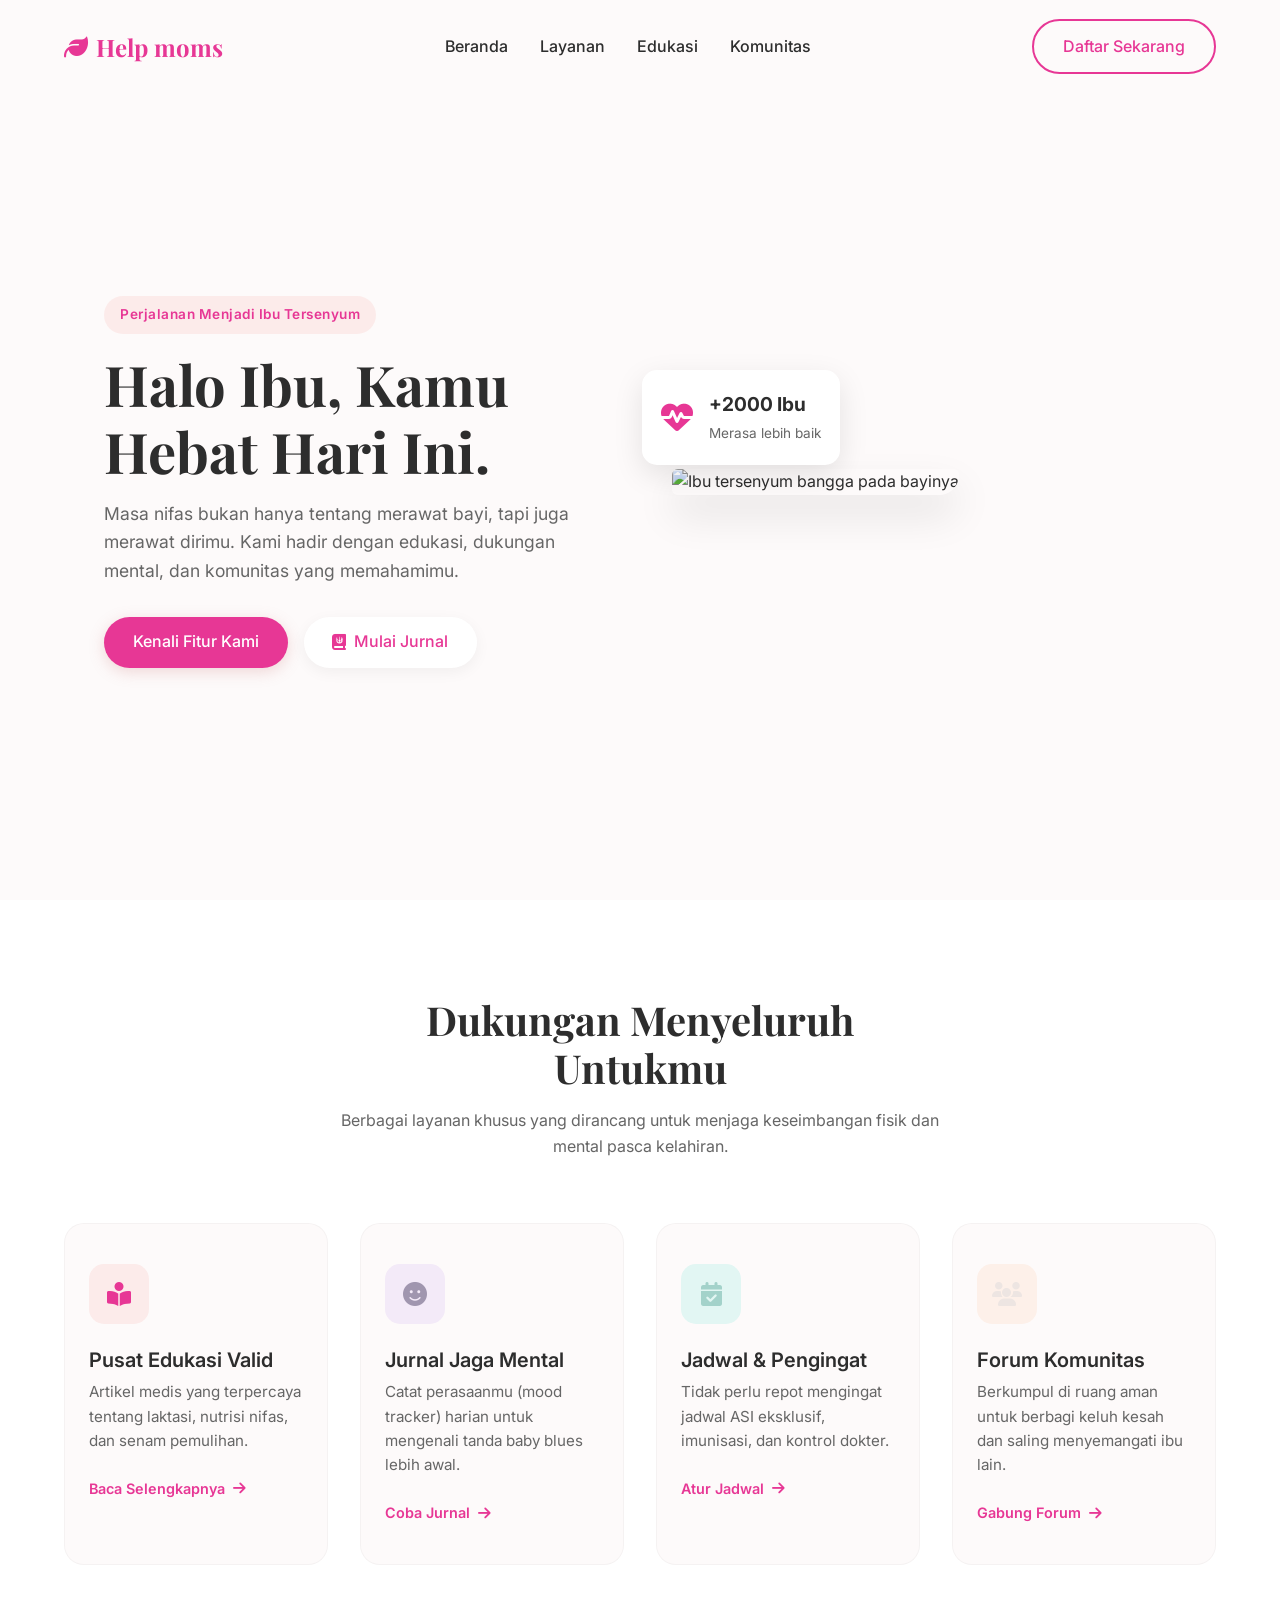
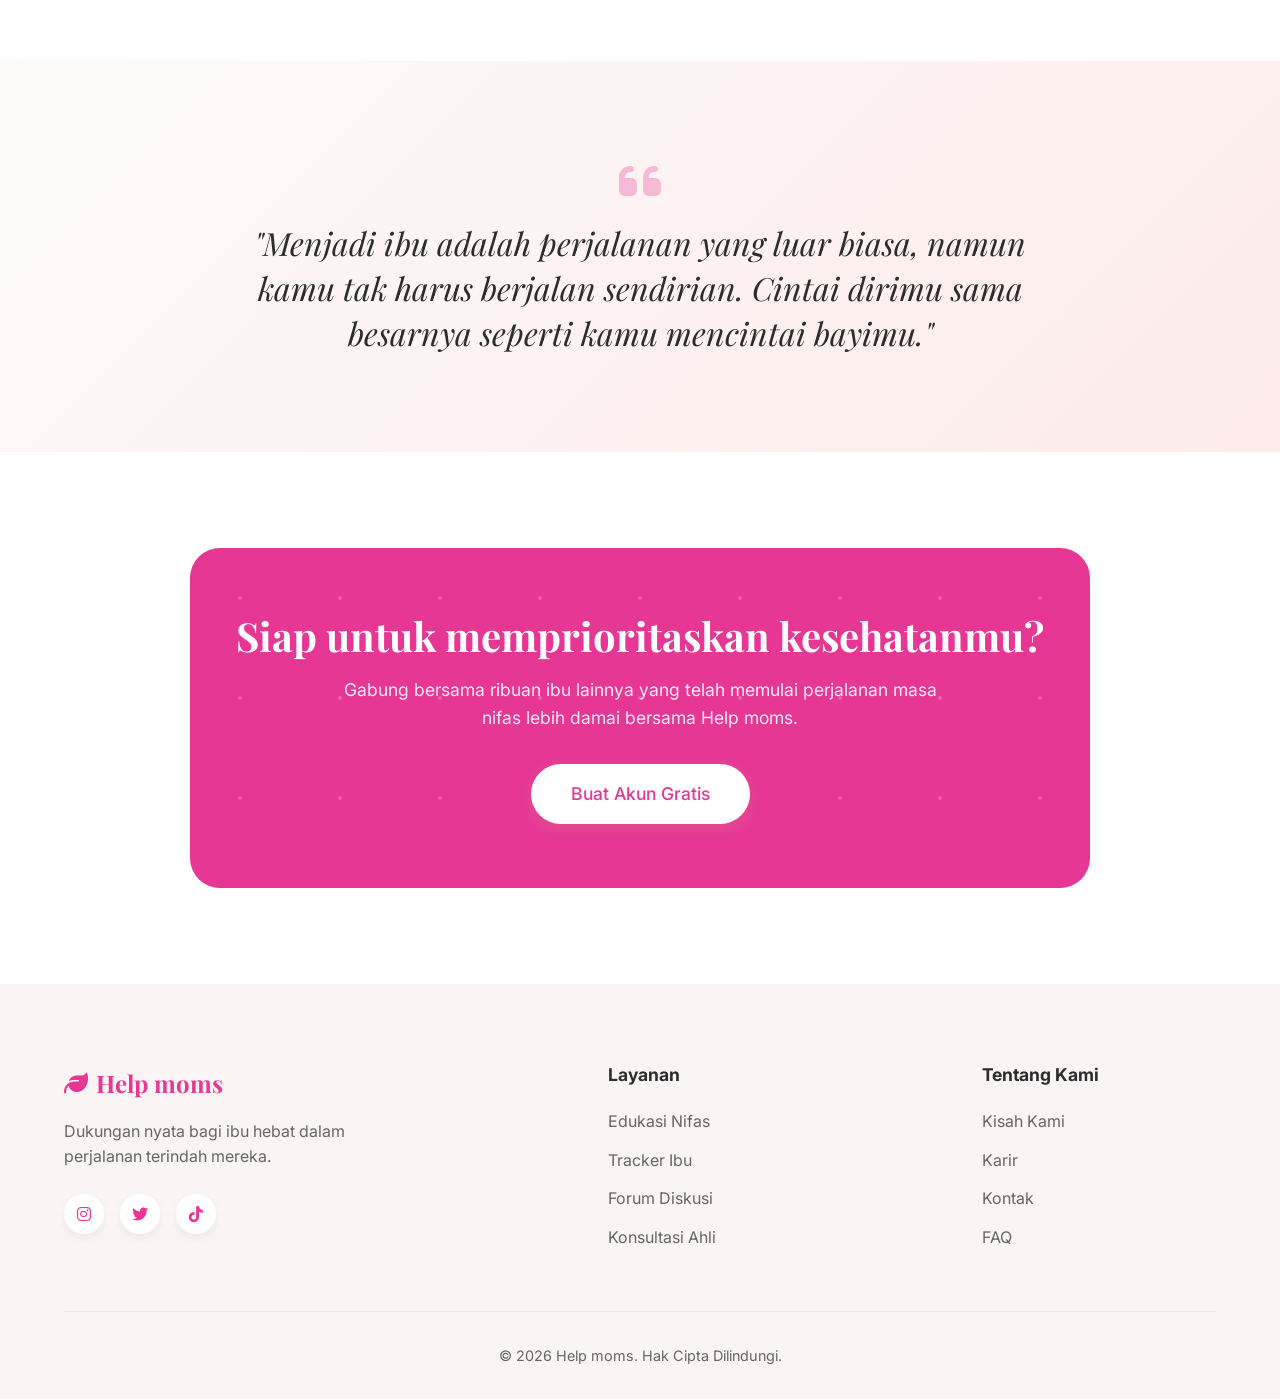
==== index.html @ d8899d0e "first commit" ====
<!DOCTYPE html>
<html lang="id">

<head>
    <meta charset="UTF-8">
    <meta name="viewport" content="width=device-width, initial-scale=1.0">
    <title>Help moms - Pendamping Pasca Melahirkan</title>
    <meta name="description"
        content="Help moms adalah platform yang didedikasikan untuk mendukung kesejahteraan fisik dan mental ibu di masa pasca melahirkan (nifas).">

    <!-- Google Fonts -->
    <link rel="preconnect" href="https://fonts.googleapis.com">
    <link rel="preconnect" href="https://fonts.gstatic.com" crossorigin>
    <link
        href="https://fonts.googleapis.com/css2?family=Inter:wght@300;400;500;600&family=Playfair+Display:ital,wght@0,500;0,700;1,500&display=swap"
        rel="stylesheet">

    <!-- Font Awesome -->
    <link rel="stylesheet" href="https://cdnjs.cloudflare.com/ajax/libs/font-awesome/6.4.0/css/all.min.css">

    <!-- Custom CSS -->
    <link rel="stylesheet" href="style.css">
</head>

<body>
    <!-- Navbar -->
    <nav class="navbar" id="navbar">
        <div class="nav-container">
            <a href="#" class="logo">
                <i class="fa-solid fa-leaf"></i> Help moms
            </a>
            <ul class="nav-links">
                <li><a href="#beranda">Beranda</a></li>
                <li><a href="#fitur">Layanan</a></li>
                <li><a href="#edukasi">Edukasi</a></li>
                <li><a href="#komunitas">Komunitas</a></li>
            </ul>
            <a href="#daftar" class="btn btn-outline">Daftar Sekarang</a>

            <button class="mobile-menu-btn" aria-label="Menu">
                <i class="fa-solid fa-bars"></i>
            </button>
        </div>
    </nav>

    <!-- Hero Section -->
    <header class="hero" id="beranda">
        <div class="hero-content fade-in-up">
            <div class="badge">Perjalanan Menjadi Ibu Tersenyum</div>
            <h1>Halo Ibu, Kamu Hebat Hari Ini.</h1>
            <p>Masa nifas bukan hanya tentang merawat bayi, tapi juga merawat dirimu. Kami hadir dengan edukasi,
                dukungan mental, dan komunitas yang memahamimu.</p>
            <div class="hero-buttons">
                <a href="#fitur" class="btn btn-primary">Kenali Fitur Kami</a>
                <a href="mood-tracker.html" class="btn btn-secondary"><i class="fa-solid fa-book-journal-whills"></i>
                    Mulai
                    Jurnal</a>
            </div>
        </div>
        <div class="hero-image fade-in-up delay-1">
            <img src="https://images.unsplash.com/photo-1555252834-52e46b0aeb87?ixlib=rb-4.0.3&auto=format&fit=crop&w=800&q=80"
                alt="Ibu tersenyum bangga pada bayinya">
            <div class="floating-card highlight-card">
                <i class="fa-solid fa-heart-pulse"></i>
                <div class="floating-text">
                    <strong>+2000 Ibu</strong>
                    <span>Merasa lebih baik</span>
                </div>
            </div>
        </div>
    </header>

    <!-- Features Section -->
    <section class="features" id="fitur">
        <div class="section-header fade-in">
            <h2>Dukungan Menyeluruh Untukmu</h2>
            <p>Berbagai layanan khusus yang dirancang untuk menjaga keseimbangan fisik dan mental pasca kelahiran.</p>
        </div>

        <div class="features-grid">
            <!-- Feature 1 -->
            <div class="feature-card fade-in">
                <div class="feature-icon pink-bg">
                    <i class="fa-solid fa-book-open-reader"></i>
                </div>
                <h3>Pusat Edukasi Valid</h3>
                <p>Artikel medis yang terpercaya tentang laktasi, nutrisi nifas, dan senam pemulihan.</p>
                <a href="#" class="feature-link">Baca Selengkapnya <i class="fa-solid fa-arrow-right"></i></a>
            </div>

            <!-- Feature 2 -->
            <div class="feature-card fade-in delay-1">
                <div class="feature-icon purple-bg">
                    <i class="fa-solid fa-face-smile"></i>
                </div>
                <h3>Jurnal Jaga Mental</h3>
                <p>Catat perasaanmu (mood tracker) harian untuk mengenali tanda baby blues lebih awal.</p>
                <a href="mood-tracker.html" class="feature-link">Coba Jurnal <i class="fa-solid fa-arrow-right"></i></a>
            </div>

            <!-- Feature 3 -->
            <div class="feature-card fade-in delay-2">
                <div class="feature-icon mint-bg">
                    <i class="fa-solid fa-calendar-check"></i>
                </div>
                <h3>Jadwal & Pengingat</h3>
                <p>Tidak perlu repot mengingat jadwal ASI eksklusif, imunisasi, dan kontrol dokter.</p>
                <a href="#" class="feature-link">Atur Jadwal <i class="fa-solid fa-arrow-right"></i></a>
            </div>

            <!-- Feature 4 -->
            <div class="feature-card fade-in delay-3">
                <div class="feature-icon peach-bg">
                    <i class="fa-solid fa-users"></i>
                </div>
                <h3>Forum Komunitas</h3>
                <p>Berkumpul di ruang aman untuk berbagi keluh kesah dan saling menyemangati ibu lain.</p>
                <a href="#" class="feature-link">Gabung Forum <i class="fa-solid fa-arrow-right"></i></a>
            </div>
        </div>
    </section>

    <!-- Quote Section -->
    <section class="quote-section fade-in">
        <div class="quote-container">
            <i class="fa-solid fa-quote-left quote-icon"></i>
            <blockquote>
                "Menjadi ibu adalah perjalanan yang luar biasa, namun kamu tak harus berjalan sendirian. Cintai dirimu
                sama besarnya seperti kamu mencintai bayimu."
            </blockquote>
        </div>
    </section>

    <!-- Call to Action -->
    <section class="cta-section">
        <div class="cta-box fade-in">
            <h2>Siap untuk memprioritaskan kesehatanmu?</h2>
            <p>Gabung bersama ribuan ibu lainnya yang telah memulai perjalanan masa nifas lebih damai bersama Help moms.
            </p>
            <a href="#daftar" class="btn btn-primary btn-large">Buat Akun Gratis</a>
        </div>
    </section>

    <!-- Footer -->
    <footer>
        <div class="footer-container">
            <div class="footer-brand">
                <a href="#" class="logo">
                    <i class="fa-solid fa-leaf"></i> Help moms
                </a>
                <p>Dukungan nyata bagi ibu hebat dalam perjalanan terindah mereka.</p>
                <div class="social-links">
                    <a href="#"><i class="fa-brands fa-instagram"></i></a>
                    <a href="#"><i class="fa-brands fa-twitter"></i></a>
                    <a href="#"><i class="fa-brands fa-tiktok"></i></a>
                </div>
            </div>
            <div class="footer-links">
                <div class="link-group">
                    <h4>Layanan</h4>
                    <ul>
                        <li><a href="#">Edukasi Nifas</a></li>
                        <li><a href="#">Tracker Ibu</a></li>
                        <li><a href="#">Forum Diskusi</a></li>
                        <li><a href="#">Konsultasi Ahli</a></li>
                    </ul>
                </div>
                <div class="link-group">
                    <h4>Tentang Kami</h4>
                    <ul>
                        <li><a href="#">Kisah Kami</a></li>
                        <li><a href="#">Karir</a></li>
                        <li><a href="#">Kontak</a></li>
                        <li><a href="#">FAQ</a></li>
                    </ul>
                </div>
            </div>
        </div>
        <div class="footer-bottom">
            <p>&copy; 2026 Help moms. Hak Cipta Dilindungi.</p>
        </div>
    </footer>

    <!-- Script -->
    <script src="script.js"></script>
</body>

</html>
---- style.css ----
/* ===== CSS Reset & Variables ===== */
:root {
    /* Color Palette - Soft Pastel Vibe */
    --primary: #e73795;
    /* Soft Terracotta / Rose */
    --primary-light: #FCEBEA;
    /* Light Rose background */
    --secondary: #A096AF;
    /* Soft Lavender / Mauve */
    --accent-peach: #ede5e2;
    /* Peach */
    --accent-mint: #A3D2CA;
    /* Soft Mint */

    /* Neutral Colors */
    --dark-text: #2D2D2D;
    --gray-text: #666666;
    --light-bg: #FDFAFA;
    /* Very soft warm white */
    --white: #FFFFFF;

    /* Typography */
    --font-sans: 'Inter', sans-serif;
    --font-serif: 'Playfair Display', serif;

    /* Layout */
    --max-width: 1200px;
    --transition: 0.3s ease-in-out;
}

* {
    margin: 0;
    padding: 0;
    box-sizing: border-box;
}

html {
    scroll-behavior: smooth;
    font-size: 16px;
}

body {
    font-family: var(--font-sans);
    color: var(--dark-text);
    background-color: var(--light-bg);
    line-height: 1.6;
    overflow-x: hidden;
}

/* ===== Typography & Utilities ===== */
h1,
h2,
h3,
h4 {
    color: var(--dark-text);
    line-height: 1.2;
}

h1 {
    font-family: var(--font-serif);
    font-size: 3.5rem;
    font-weight: 700;
    margin-bottom: 1rem;
}

h2 {
    font-family: var(--font-serif);
    font-size: 2.5rem;
    margin-bottom: 1rem;
}

h3 {
    font-size: 1.25rem;
    font-weight: 600;
    margin-bottom: 0.5rem;
}

a {
    text-decoration: none;
    color: var(--dark-text);
    transition: var(--transition);
}

ul {
    list-style: none;
}

.badge {
    display: inline-block;
    padding: 0.5rem 1rem;
    background-color: var(--primary-light);
    color: var(--primary);
    border-radius: 20px;
    font-size: 0.85rem;
    font-weight: 600;
    margin-bottom: 1rem;
    letter-spacing: 0.5px;
}

/* ===== Buttons ===== */
.btn {
    display: inline-flex;
    align-items: center;
    justify-content: center;
    padding: 0.8rem 1.8rem;
    border-radius: 30px;
    font-weight: 500;
    cursor: pointer;
    transition: all 0.3s ease;
    border: none;
    gap: 0.5rem;
}

.btn-primary {
    background-color: var(--primary);
    color: var(--white);
    box-shadow: 0 4px 15px rgba(209, 137, 137, 0.3);
}

.btn-primary:hover {
    background-color: #be7575;
    transform: translateY(-4px) scale(1.02);
    box-shadow: 0 8px 25px rgba(209, 137, 137, 0.5);
    color: white;
}

.btn-secondary {
    background-color: var(--white);
    color: var(--primary);
    box-shadow: 0 4px 15px rgba(0, 0, 0, 0.05);
}

.btn-secondary:hover {
    background-color: var(--primary-light);
    transform: translateY(-4px) scale(1.02);
    box-shadow: 0 8px 20px rgba(0, 0, 0, 0.08);
}

.btn-outline {
    background-color: transparent;
    border: 2px solid var(--primary);
    color: var(--primary);
}

.btn-outline:hover {
    background-color: var(--primary);
    color: var(--white);
}

.btn-large {
    padding: 1rem 2.5rem;
    font-size: 1.1rem;
}

/* ===== Navbar ===== */
.navbar {
    position: fixed;
    top: 0;
    left: 0;
    width: 100%;
    padding: 1.2rem 5%;
    background-color: rgba(253, 250, 250, 0.9);
    backdrop-filter: blur(10px);
    z-index: 1000;
    transition: var(--transition);
    border-bottom: 1px solid transparent;
}

.navbar.scrolled {
    padding: 0.8rem 5%;
    box-shadow: 0 2px 20px rgba(0, 0, 0, 0.05);
    border-bottom: 1px solid rgba(0, 0, 0, 0.05);
}

.nav-container {
    max-width: var(--max-width);
    margin: 0 auto;
    display: flex;
    justify-content: space-between;
    align-items: center;
}

.logo {
    font-family: var(--font-serif);
    font-size: 1.5rem;
    font-weight: 700;
    color: var(--primary);
    display: flex;
    align-items: center;
    gap: 0.5rem;
}

.nav-links {
    display: flex;
    gap: 2rem;
}

.nav-links a {
    font-weight: 500;
    position: relative;
    padding-bottom: 0.25rem;
}

.nav-links a::after {
    content: '';
    position: absolute;
    bottom: 0;
    left: 0;
    width: 0;
    height: 2px;
    background-color: var(--primary);
    transition: width 0.3s ease;
}

.nav-links a:hover {
    color: var(--primary);
}

.nav-links a:hover::after {
    width: 100%;
}

.mobile-menu-btn {
    display: none;
    font-size: 1.5rem;
    color: var(--dark-text);
    background: none;
    border: none;
    cursor: pointer;
}

/* ===== Hero Section ===== */
.hero {
    min-height: 100vh;
    padding: 8rem 5% 4rem;
    max-width: var(--max-width);
    margin: 0 auto;
    display: flex;
    align-items: center;
    justify-content: space-between;
    gap: 4rem;
}

.hero-content {
    flex: 1;
    max-width: 600px;
}

.hero-content p {
    font-size: 1.1rem;
    color: var(--gray-text);
    margin-bottom: 2rem;
}

.hero-buttons {
    display: flex;
    gap: 1rem;
}

.hero-image {
    flex: 1;
    position: relative;
    border-radius: 20px;
}

.hero-image img {
    width: 100%;
    height: auto;
    border-radius: 30px 30px 100px 30px;
    box-shadow: 0 20px 40px rgba(0, 0, 0, 0.1);
    object-fit: cover;
    max-height: 600px;
}

.floating-card {
    position: absolute;
    bottom: 30px;
    left: -30px;
    background: var(--white);
    padding: 1.2rem;
    border-radius: 15px;
    box-shadow: 0 10px 30px rgba(0, 0, 0, 0.1);
    display: flex;
    align-items: center;
    gap: 1rem;
    animation: float 5s ease-in-out infinite, pulse-glow 3s infinite;
    z-index: 10;
}

.floating-card i {
    font-size: 2rem;
    color: var(--primary);
}

.floating-text strong {
    display: block;
    font-size: 1.2rem;
}

.floating-text span {
    font-size: 0.85rem;
    color: var(--gray-text);
}

@keyframes float {
    0% {
        transform: translateY(0);
    }

    50% {
        transform: translateY(-15px);
    }

    100% {
        transform: translateY(0);
    }
}

@keyframes pulse-glow {
    0% {
        box-shadow: 0 0 0 0 rgba(209, 137, 137, 0.4);
    }

    70% {
        box-shadow: 0 0 0 15px rgba(209, 137, 137, 0);
    }

    100% {
        box-shadow: 0 0 0 0 rgba(209, 137, 137, 0);
    }
}

/* ===== Features Section ===== */
.features {
    padding: 6rem 5%;
    background-color: var(--white);
}

.section-header {
    text-align: center;
    max-width: 600px;
    margin: 0 auto 4rem;
}

.section-header p {
    color: var(--gray-text);
}

.features-grid {
    max-width: var(--max-width);
    margin: 0 auto;
    display: grid;
    grid-template-columns: repeat(auto-fit, minmax(250px, 1fr));
    gap: 2rem;
}

.feature-card {
    background: var(--light-bg);
    padding: 2.5rem 1.5rem;
    border-radius: 20px;
    transition: all 0.3s ease;
    border: 1px solid rgba(0, 0, 0, 0.03);
    position: relative;
    overflow: hidden;
}

.feature-card::before {
    content: '';
    position: absolute;
    top: 0;
    left: 0;
    width: 100%;
    height: 4px;
    background: var(--primary);
    transform: scaleX(0);
    transform-origin: left;
    transition: transform 0.4s ease;
}

.feature-card:hover {
    transform: translateY(-12px);
    box-shadow: 0 20px 40px rgba(0, 0, 0, 0.08);
    background: var(--white);
    z-index: 2;
}

.feature-card:hover::before {
    transform: scaleX(1);
}

.feature-card:hover .feature-icon {
    transform: scale(1.1) rotate(5deg);
    transition: transform 0.3s ease;
}

.feature-icon {
    width: 60px;
    height: 60px;
    border-radius: 15px;
    display: flex;
    align-items: center;
    justify-content: center;
    font-size: 1.5rem;
    margin-bottom: 1.5rem;
}

.pink-bg {
    background-color: var(--primary-light);
    color: var(--primary);
}

.purple-bg {
    background-color: #F3EAF8;
    color: var(--secondary);
}

.mint-bg {
    background-color: #E2F6F3;
    color: var(--accent-mint);
}

.peach-bg {
    background-color: #FDF0E9;
    color: var(--accent-peach);
}

.feature-card p {
    color: var(--gray-text);
    font-size: 0.95rem;
    margin-bottom: 1.5rem;
}

.feature-link {
    font-weight: 600;
    font-size: 0.9rem;
    color: var(--primary);
    display: flex;
    align-items: center;
    gap: 0.5rem;
}

.feature-link:hover {
    gap: 0.8rem;
}

/* ===== Quote Section ===== */
.quote-section {
    padding: 6rem 5%;
    background-image: linear-gradient(135deg, var(--light-bg), var(--primary-light));
    text-align: center;
}

.quote-container {
    max-width: 800px;
    margin: 0 auto;
}

.quote-icon {
    font-size: 3rem;
    color: var(--primary);
    opacity: 0.3;
    margin-bottom: 1rem;
}

blockquote {
    font-family: var(--font-serif);
    font-size: 2rem;
    font-style: italic;
    color: var(--dark-text);
    line-height: 1.4;
}

/* ===== CTA Section ===== */
.cta-section {
    padding: 6rem 5%;
    background-color: var(--white);
}

.cta-box {
    max-width: 900px;
    margin: 0 auto;
    background-color: var(--primary);
    border-radius: 30px;
    padding: 4rem 2rem;
    text-align: center;
    color: var(--white);
    background-image: url('data:image/svg+xml;utf8,<svg width="100%" height="100%" xmlns="http://www.w3.org/2000/svg"><defs><pattern id="circles" width="100" height="100" patternUnits="userSpaceOnUse"><circle cx="50" cy="50" r="2" fill="rgba(255,255,255,0.2)"/></pattern></defs><rect width="100%" height="100%" fill="url(%23circles)"/></svg>');
}

.cta-box h2 {
    color: var(--white);
    margin-bottom: 1rem;
}

.cta-box p {
    font-size: 1.1rem;
    margin-bottom: 2rem;
    opacity: 0.9;
    max-width: 600px;
    margin-left: auto;
    margin-right: auto;
}

.cta-box .btn-primary {
    background-color: var(--white);
    color: var(--primary);
}

.cta-box .btn-primary:hover {
    background-color: var(--light-bg);
    transform: translateY(-4px) scale(1.05);
    box-shadow: 0 10px 30px rgba(0, 0, 0, 0.15);
}

/* ===== Footer ===== */
footer {
    background-color: #FAF4F4;
    padding: 5rem 5% 2rem;
}

.footer-container {
    max-width: var(--max-width);
    margin: 0 auto;
    display: grid;
    grid-template-columns: 1fr 2fr;
    gap: 4rem;
    margin-bottom: 3rem;
}

.footer-brand .logo {
    margin-bottom: 1rem;
}

.footer-brand p {
    color: var(--gray-text);
    margin-bottom: 1.5rem;
    max-width: 300px;
}

.social-links {
    display: flex;
    gap: 1rem;
}

.social-links a {
    width: 40px;
    height: 40px;
    border-radius: 50%;
    background: var(--white);
    display: flex;
    align-items: center;
    justify-content: center;
    color: var(--primary);
    box-shadow: 0 4px 10px rgba(0, 0, 0, 0.05);
}

.social-links a:hover {
    background: var(--primary);
    color: var(--white);
    transform: translateY(-3px);
}

.footer-links {
    display: flex;
    justify-content: space-around;
    gap: 2rem;
}

.link-group h4 {
    margin-bottom: 1.5rem;
    font-size: 1.1rem;
}

.link-group ul li {
    margin-bottom: 0.8rem;
}

.link-group ul li a {
    color: var(--gray-text);
}

.link-group ul li a:hover {
    color: var(--primary);
}

.footer-bottom {
    text-align: center;
    padding-top: 2rem;
    border-top: 1px solid rgba(0, 0, 0, 0.05);
    color: var(--gray-text);
    font-size: 0.9rem;
}

/* ===== Animations ===== */
.fade-in {
    opacity: 0;
    transform: translateY(30px);
    transition: opacity 0.8s ease-out, transform 0.8s ease-out;
}

.fade-in.appear {
    opacity: 1;
    transform: translateY(0);
}

.fade-in-up {
    animation: fadeInUp 1s ease-out forwards;
}

.delay-1 {
    animation-delay: 0.2s;
    transition-delay: 0.2s;
}

.delay-2 {
    animation-delay: 0.4s;
    transition-delay: 0.4s;
}

.delay-3 {
    animation-delay: 0.6s;
    transition-delay: 0.6s;
}

@keyframes fadeInUp {
    from {
        opacity: 0;
        transform: translateY(30px);
    }

    to {
        opacity: 1;
        transform: translateY(0);
    }
}

/* ===== Responsive Design ===== */
@media (max-width: 992px) {
    .hero {
        flex-direction: column;
        padding-top: 8rem;
        text-align: center;
        gap: 2rem;
    }

    .hero-content {
        max-width: 100%;
    }

    .hero-buttons {
        justify-content: center;
    }

    .floating-card {
        left: 20px;
        bottom: 20px;
    }

    h1 {
        font-size: 3rem;
    }
}

@media (max-width: 768px) {
    .nav-links {
        display: none;
        position: absolute;
        top: 100%;
        left: 0;
        width: 100%;
        background: var(--white);
        flex-direction: column;
        padding: 2rem;
        text-align: center;
        box-shadow: 0 10px 20px rgba(0, 0, 0, 0.05);
    }

    .nav-links.active {
        display: flex;
    }

    .navbar .btn {
        display: none;
    }

    .mobile-menu-btn {
        display: block;
    }

    .footer-container {
        grid-template-columns: 1fr;
        gap: 2rem;
    }

    .footer-links {
        flex-direction: column;
        gap: 2rem;
    }

    h1 {
        font-size: 2.5rem;
    }

    h2 {
        font-size: 2rem;
    }
}

/* ===== Mood Tracker Styles ===== */
.custom-orange-bg {
    background-color: #FFF3E0;
    color: #F57C00;
}

.mood-tracker-body {
    background-color: var(--light-bg);
}

.tracker-container {
    max-width: 800px;
    margin: 120px auto 50px;
    padding: 0 5%;
}

.tracker-header {
    text-align: center;
    margin-bottom: 3rem;
}

.tracker-header h1 {
    font-size: 2.5rem;
    margin-bottom: 0.5rem;
}

.tracker-header p {
    color: var(--gray-text);
    font-size: 1.1rem;
}

.mood-input-section {
    background: var(--white);
    padding: 2.5rem;
    border-radius: 20px;
    box-shadow: 0 10px 30px rgba(0, 0, 0, 0.03);
    margin-bottom: 3rem;
}

.mood-selector {
    display: flex;
    justify-content: space-between;
    gap: 1rem;
    margin-bottom: 2.5rem;
    flex-wrap: wrap;
}

.mood-btn {
    flex: 1;
    min-width: 100px;
    display: flex;
    flex-direction: column;
    align-items: center;
    gap: 1rem;
    background: none;
    border: 2px solid transparent;
    border-radius: 15px;
    padding: 1.5rem 1rem;
    cursor: pointer;
    transition: all 0.3s ease;
}

.mood-btn:hover {
    background: var(--light-bg);
    transform: translateY(-5px);
}

.mood-btn.active {
    border-color: var(--primary);
    background: var(--primary-light);
}

.mood-btn .icon-wrap {
    width: 60px;
    height: 60px;
    border-radius: 50%;
    display: flex;
    align-items: center;
    justify-content: center;
    font-size: 1.8rem;
    transition: transform 0.3s ease;
}

.mood-btn.active .icon-wrap {
    transform: scale(1.1);
}

.mood-btn span {
    font-weight: 500;
    color: var(--dark-text);
}

.journal-input {
    margin-bottom: 2rem;
}

.journal-input label {
    display: block;
    margin-bottom: 1rem;
    font-weight: 500;
    color: var(--dark-text);
}

.journal-input textarea {
    width: 100%;
    min-height: 120px;
    padding: 1rem;
    border-radius: 15px;
    border: 1px solid rgba(0, 0, 0, 0.1);
    font-family: var(--font-sans);
    resize: vertical;
    outline: none;
    transition: border-color 0.3s ease;
}

.journal-input textarea:focus {
    border-color: var(--primary);
}

.w-100 {
    width: 100%;
}

.mood-history-section {
    margin-top: 4rem;
}

.history-header {
    margin-bottom: 2rem;
}

.history-item {
    background: var(--white);
    padding: 1.5rem;
    border-radius: 15px;
    margin-bottom: 1rem;
    display: flex;
    gap: 1.5rem;
    box-shadow: 0 5px 15px rgba(0, 0, 0, 0.02);
    border-left: 5px solid var(--primary);
    transition: transform 0.3s ease;
}

.history-item:hover {
    transform: translateY(-3px);
    box-shadow: 0 8px 20px rgba(0, 0, 0, 0.05);
}

.history-icon {
    width: 50px;
    height: 50px;
    border-radius: 50%;
    display: flex;
    align-items: center;
    justify-content: center;
    font-size: 1.5rem;
    flex-shrink: 0;
}

.history-content {
    flex: 1;
}

.history-header-mini {
    display: flex;
    justify-content: space-between;
    align-items: center;
    margin-bottom: 0.5rem;
}

.history-mood-name {
    font-weight: 600;
    font-size: 1.1rem;
}

.history-date {
    font-size: 0.85rem;
    color: var(--gray-text);
}

.history-journal {
    color: var(--gray-text);
    font-style: italic;
    background: var(--light-bg);
    padding: 1rem;
    border-radius: 10px;
    margin-top: 0.5rem;
}

.empty-history {
    text-align: center;
    color: var(--gray-text);
    padding: 2rem;
    background: var(--white);
    border-radius: 15px;
    border: 1px dashed rgba(0, 0, 0, 0.1);
}

@media (max-width: 768px) {
    .mood-selector {
        justify-content: center;
    }

    .mood-btn {
        min-width: calc(33.333% - 1rem);
    }

    .history-header-mini {
        flex-direction: column;
        align-items: flex-start;
        gap: 0.2rem;
    }

    .history-item {
        flex-direction: column;
        gap: 1rem;
    }
}

@media (max-width: 480px) {
    .mood-btn {
        min-width: calc(50% - 1rem);
    }

    .tracker-header h1 {
        font-size: 2rem;
    }
}
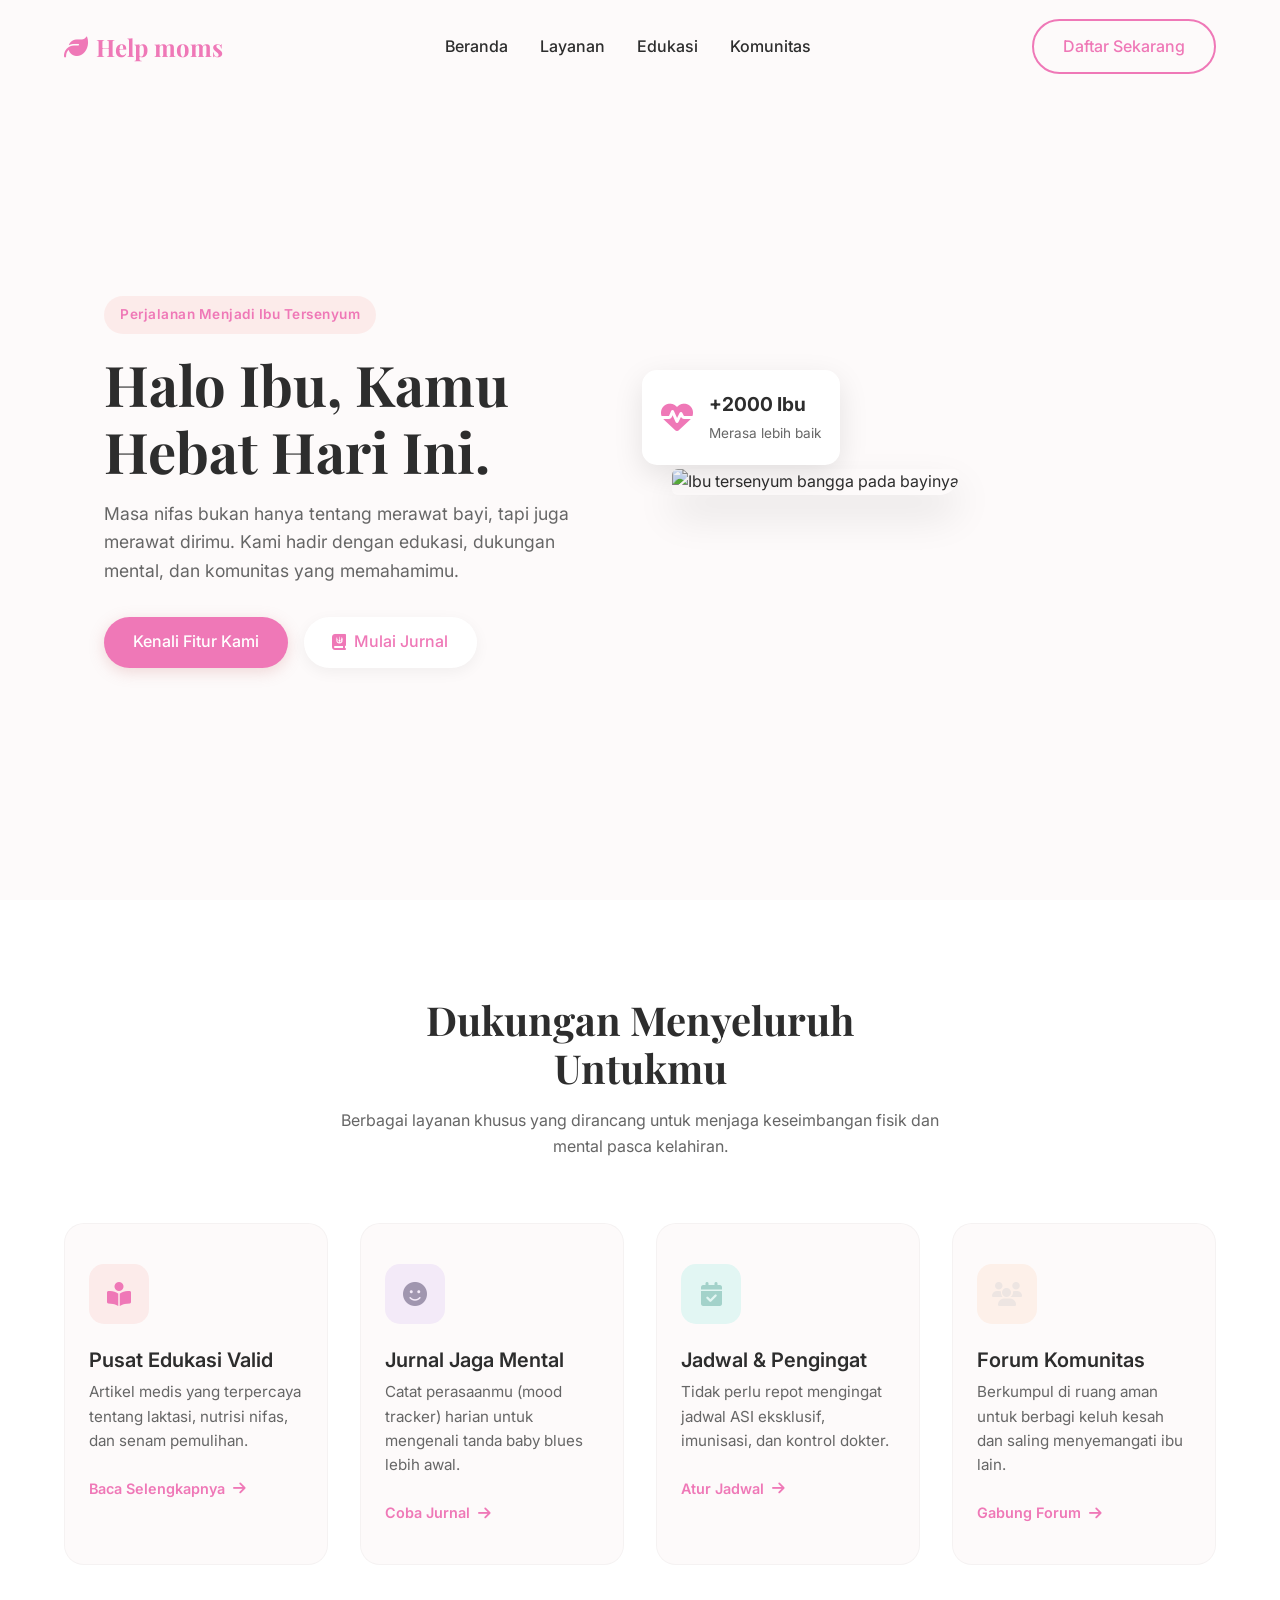
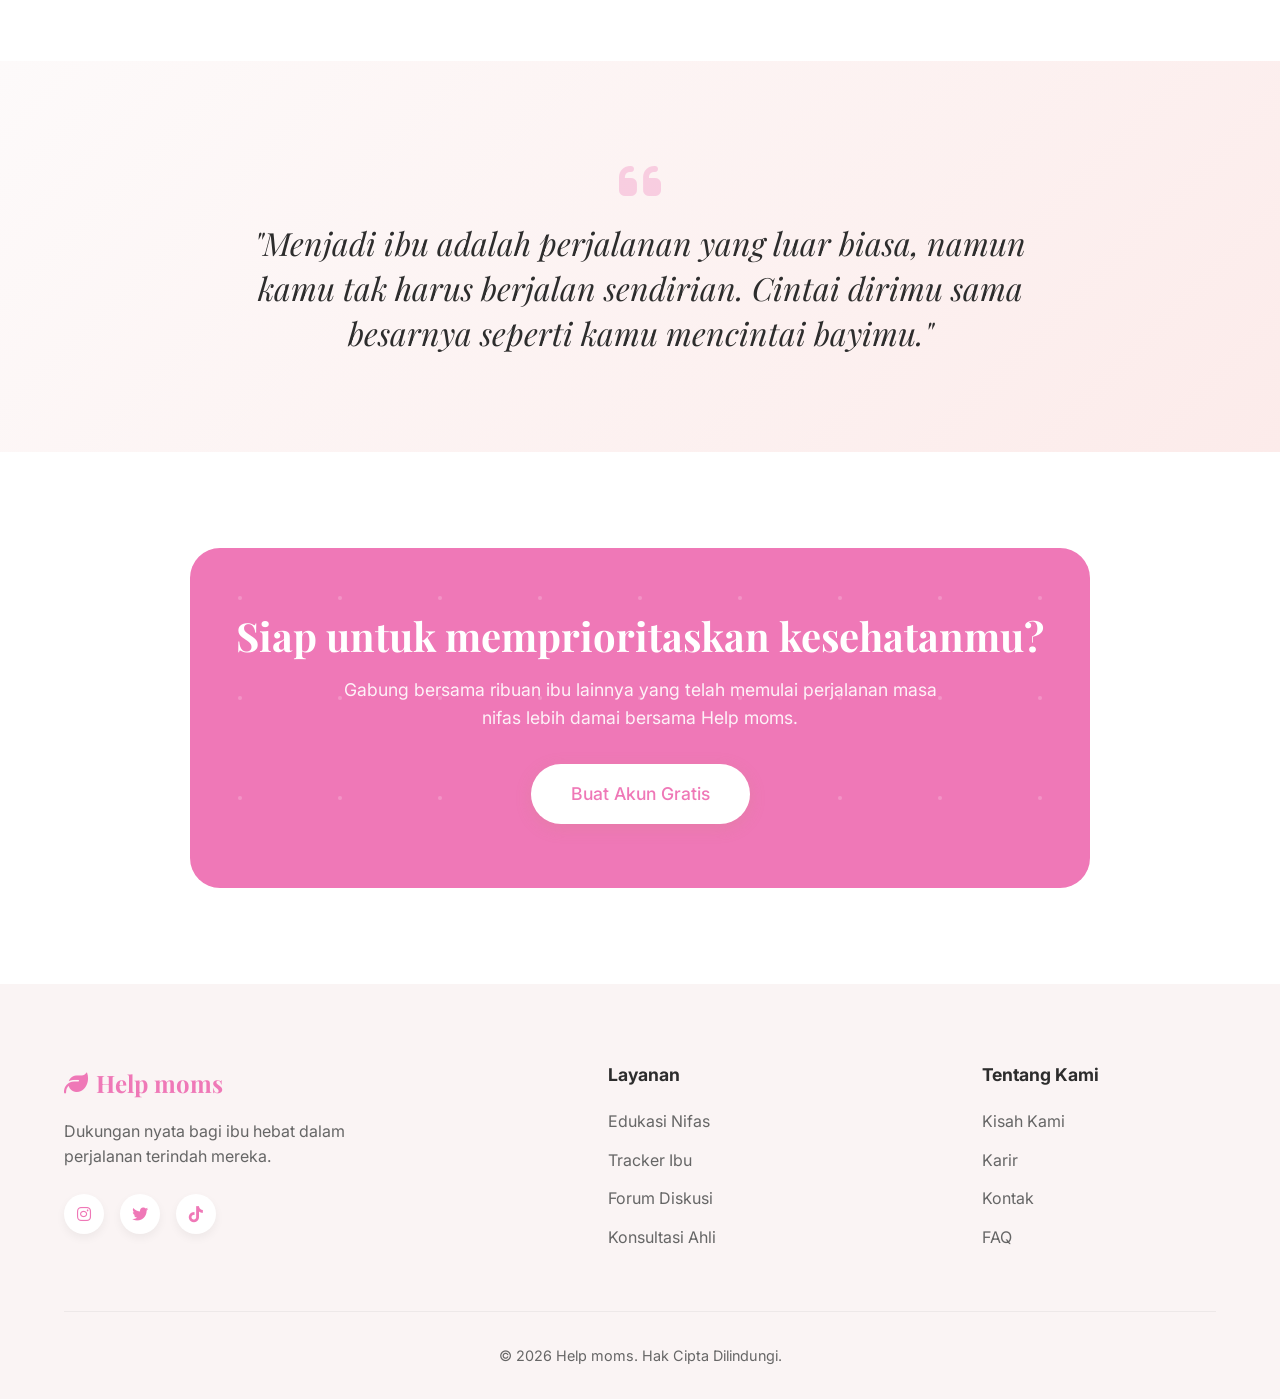
==== commit b32fac82: "update website content" ====
--- a/index.html
+++ b/index.html
@@ -32,7 +32,7 @@
             <ul class="nav-links">
                 <li><a href="#beranda">Beranda</a></li>
                 <li><a href="#fitur">Layanan</a></li>
-                <li><a href="#edukasi">Edukasi</a></li>
+                <li><a href="edukasi.html">Edukasi</a></li>
                 <li><a href="#komunitas">Komunitas</a></li>
             </ul>
             <a href="#daftar" class="btn btn-outline">Daftar Sekarang</a>
@@ -85,7 +85,8 @@
                 </div>
                 <h3>Pusat Edukasi Valid</h3>
                 <p>Artikel medis yang terpercaya tentang laktasi, nutrisi nifas, dan senam pemulihan.</p>
-                <a href="#" class="feature-link">Baca Selengkapnya <i class="fa-solid fa-arrow-right"></i></a>
+                <a href="edukasi.html" class="feature-link">Baca Selengkapnya <i
+                        class="fa-solid fa-arrow-right"></i></a>
             </div>
 
             <!-- Feature 2 -->
--- a/style.css
+++ b/style.css
@@ -1,7 +1,7 @@
 /* ===== CSS Reset & Variables ===== */
 :root {
     /* Color Palette - Soft Pastel Vibe */
-    --primary: #e73795;
+    --primary: #ef78b7;
     /* Soft Terracotta / Rose */
     --primary-light: #FCEBEA;
     /* Light Rose background */
@@ -922,6 +922,20 @@
     .history-item {
         flex-direction: column;
         gap: 1rem;
+        align-items: center;
+        text-align: center;
+    }
+
+    .history-content {
+        display: flex;
+        flex-direction: column;
+        align-items: center;
+        width: 100%;
+    }
+
+    .history-header-mini {
+        align-items: center;
+        width: 100%;
     }
 }
 
@@ -933,4 +947,215 @@
     .tracker-header h1 {
         font-size: 2rem;
     }
+}
+
+/* ===== Recommendation Section ===== */
+.recommendation-section {
+    background: linear-gradient(135deg, #FFF0F0, #FCEBEA);
+    padding: 2.5rem;
+    border-radius: 20px;
+    margin-bottom: 3rem;
+    box-shadow: 0 10px 30px rgba(231, 55, 149, 0.08);
+    border: 1px solid rgba(231, 55, 149, 0.1);
+}
+
+.recommendation-header {
+    text-align: center;
+    margin-bottom: 2rem;
+}
+
+.recommendation-header i {
+    font-size: 2.5rem;
+    color: var(--primary);
+    margin-bottom: 1rem;
+}
+
+.recommendation-header h2 {
+    font-size: 1.8rem;
+    color: var(--dark-text);
+    margin-bottom: 0.5rem;
+}
+
+.recommendation-header p {
+    color: var(--gray-text);
+    max-width: 600px;
+    margin: 0 auto;
+}
+
+.article-list {
+    display: flex;
+    flex-direction: column;
+    gap: 1rem;
+}
+
+.article-card {
+    display: flex;
+    align-items: center;
+    background: var(--white);
+    padding: 1.2rem 1.5rem;
+    border-radius: 15px;
+    gap: 1.5rem;
+    box-shadow: 0 4px 15px rgba(0, 0, 0, 0.02);
+    transition: all 0.3s ease;
+    border-left: 4px solid transparent;
+}
+
+.article-card:hover {
+    transform: translateY(-3px);
+    box-shadow: 0 8px 25px rgba(0, 0, 0, 0.05);
+}
+
+.article-card:nth-child(1) {
+    border-left-color: var(--primary);
+}
+
+.article-card:nth-child(2) {
+    border-left-color: var(--accent-mint);
+}
+
+.article-icon {
+    width: 60px;
+    height: 60px;
+    border-radius: 15px;
+    display: flex;
+    align-items: center;
+    justify-content: center;
+    font-size: 1.5rem;
+    flex-shrink: 0;
+}
+
+.article-info {
+    flex: 1;
+}
+
+.article-info h3 {
+    font-size: 1.1rem;
+    color: var(--dark-text);
+    margin-bottom: 0.2rem;
+}
+
+.article-info p {
+    font-size: 0.9rem;
+    color: var(--gray-text);
+}
+
+.arrow-icon {
+    font-size: 1.2rem;
+    color: var(--gray-text);
+    transition: transform 0.3s ease;
+}
+
+.article-card:hover .arrow-icon {
+    transform: translateX(5px);
+    color: var(--primary);
+}
+
+@media (max-width: 768px) {
+    .recommendation-section {
+        padding: 1.5rem;
+    }
+
+    .article-card {
+        flex-direction: column;
+        text-align: center;
+        gap: 1rem;
+        position: relative;
+        padding-bottom: 2.5rem;
+    }
+
+    .article-info {
+        display: flex;
+        flex-direction: column;
+        align-items: center;
+    }
+
+    .arrow-icon {
+        position: absolute;
+        bottom: 1rem;
+        right: 50%;
+        transform: translateX(50%) rotate(90deg);
+        top: auto;
+    }
+
+    .article-card:hover .arrow-icon {
+        transform: translate(50%, 5px) rotate(90deg);
+    }
+}
+
+/* ===== Article Content Styles ===== */
+.article-read-container {
+    max-width: 800px;
+    margin: 120px auto 50px;
+    padding: 3rem;
+    background: var(--white);
+    border-radius: 20px;
+    box-shadow: 0 10px 30px rgba(0, 0, 0, 0.03);
+}
+
+.article-read-container h1 {
+    font-size: 2.5rem;
+    margin-bottom: 1rem;
+    color: var(--primary);
+}
+
+.article-meta {
+    color: var(--gray-text);
+    font-size: 0.95rem;
+    margin-bottom: 2.5rem;
+    display: flex;
+    gap: 1.5rem;
+    align-items: center;
+    border-bottom: 1px solid rgba(0, 0, 0, 0.05);
+    padding-bottom: 1.5rem;
+}
+
+.article-body {
+    font-size: 1.1rem;
+    line-height: 1.8;
+    color: var(--dark-text);
+}
+
+.article-body h2 {
+    font-size: 1.8rem;
+    margin-top: 2.5rem;
+    margin-bottom: 1rem;
+    color: var(--dark-text);
+}
+
+.article-body ul {
+    margin-bottom: 1.5rem;
+    padding-left: 1.5rem;
+}
+
+.article-body li {
+    margin-bottom: 0.8rem;
+}
+
+.article-body p {
+    margin-bottom: 1.5rem;
+}
+
+.article-body .highlight-box {
+    background: var(--primary-light);
+    padding: 1.5rem;
+    border-radius: 15px;
+    border-left: 4px solid var(--primary);
+    margin: 2rem 0;
+}
+
+@media (max-width: 768px) {
+    .article-read-container {
+        padding: 2rem 1.5rem;
+        margin-top: 100px;
+    }
+
+    .article-read-container h1 {
+        font-size: 2rem;
+    }
+
+    .article-meta {
+        flex-direction: column;
+        align-items: flex-start;
+        gap: 0.5rem;
+    }
 }
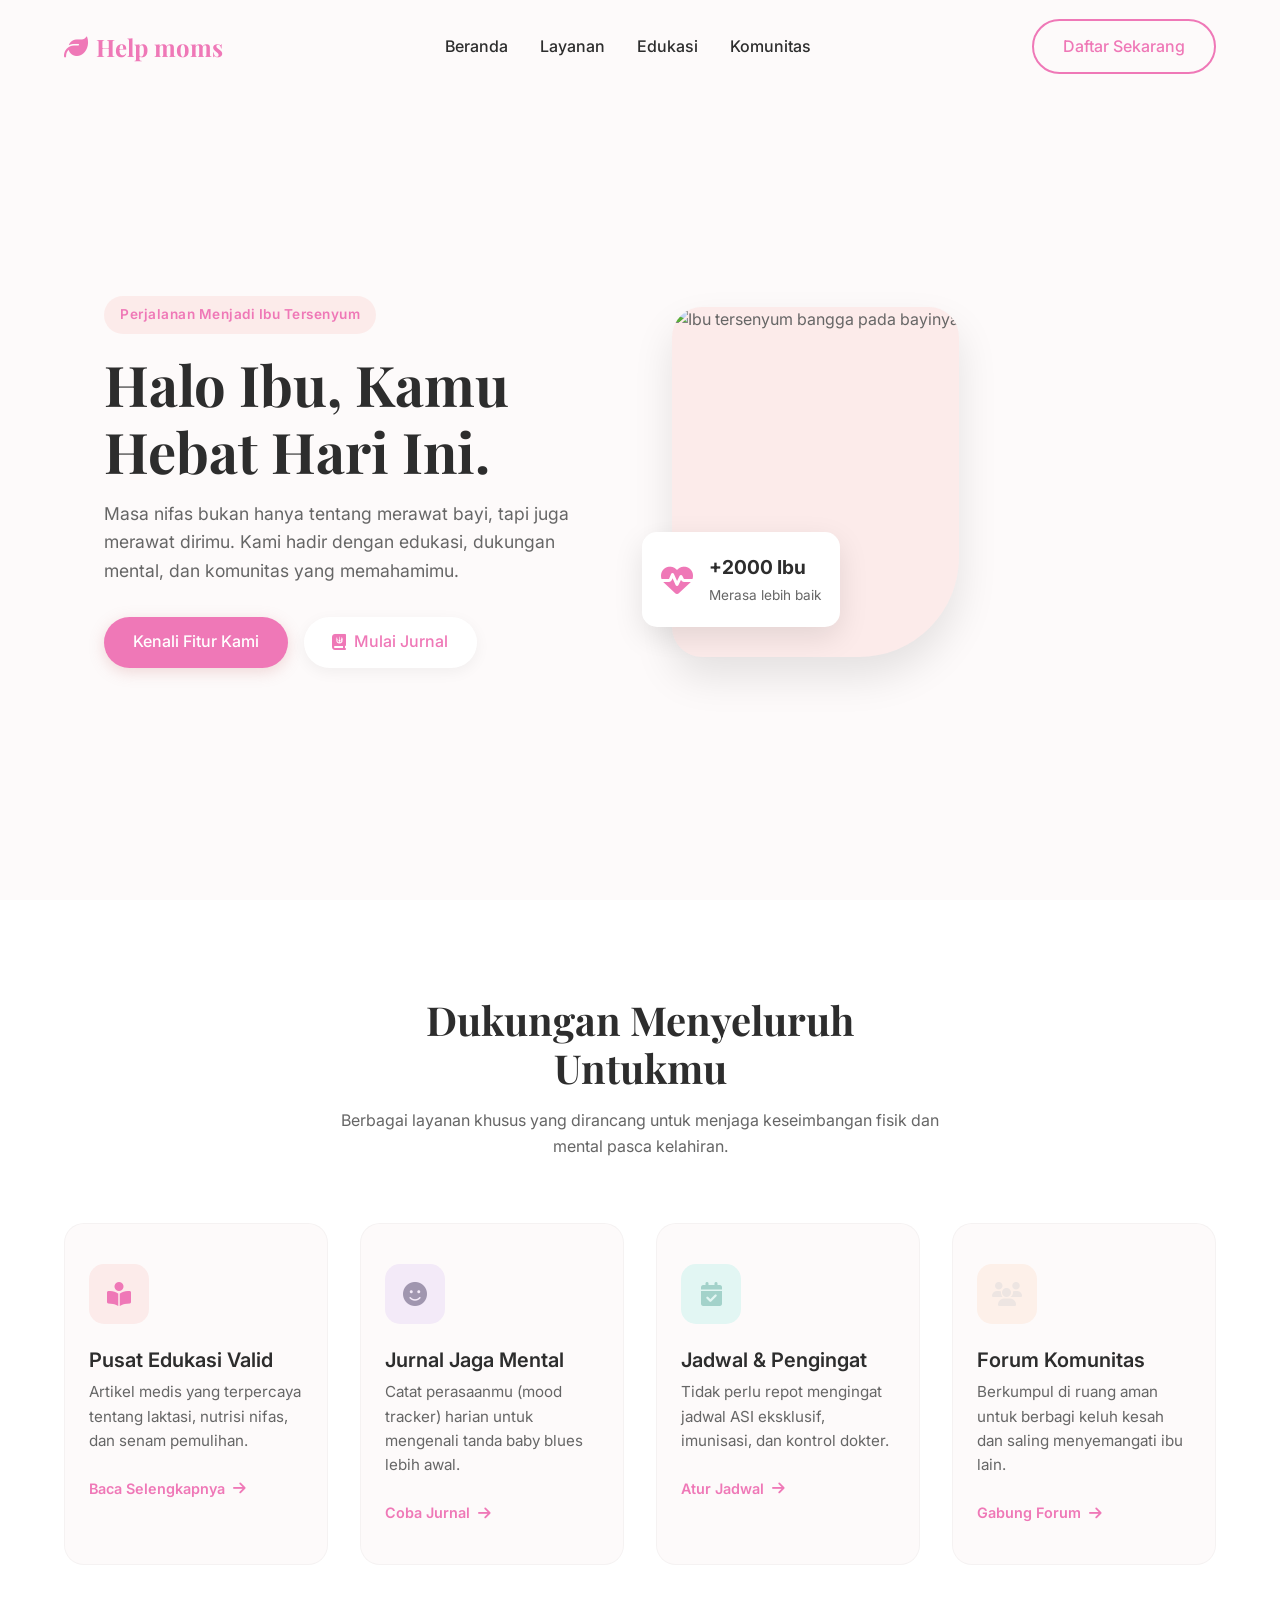
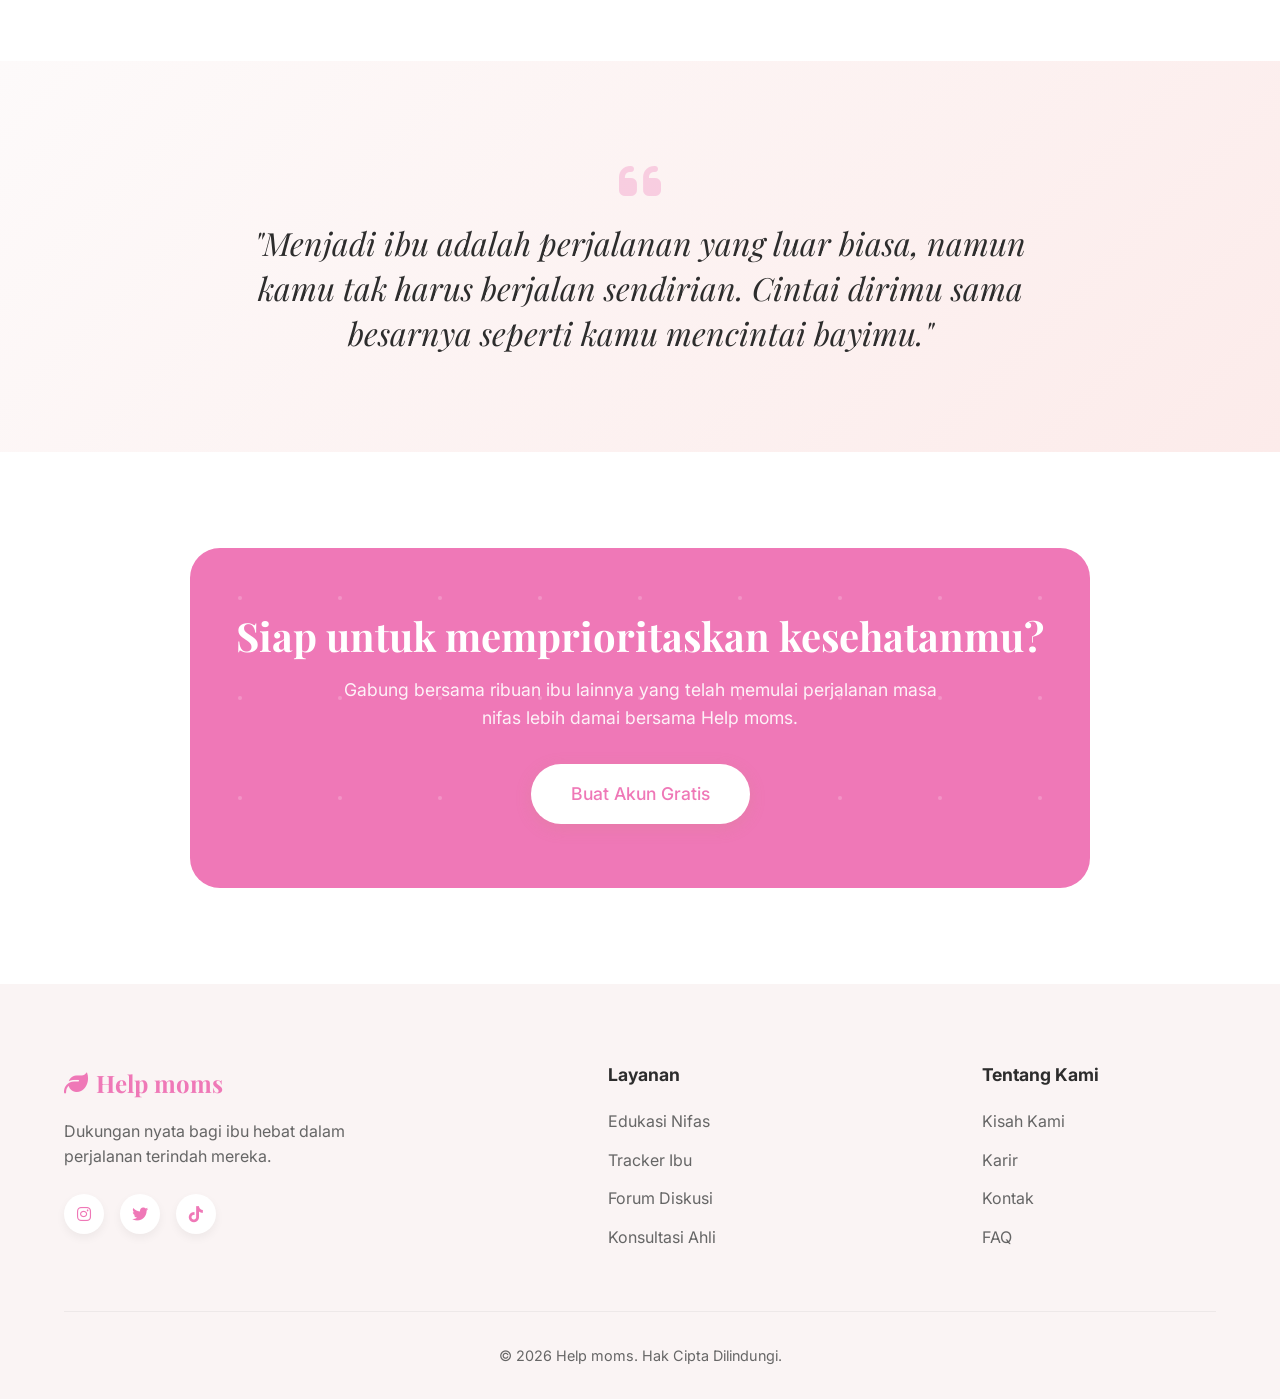
==== commit f9e16307: "first commit" ====
--- a/index.html
+++ b/index.html
@@ -106,7 +106,7 @@
                 </div>
                 <h3>Jadwal & Pengingat</h3>
                 <p>Tidak perlu repot mengingat jadwal ASI eksklusif, imunisasi, dan kontrol dokter.</p>
-                <a href="#" class="feature-link">Atur Jadwal <i class="fa-solid fa-arrow-right"></i></a>
+                <a href="jadwal.html" class="feature-link">Atur Jadwal <i class="fa-solid fa-arrow-right"></i></a>
             </div>
 
             <!-- Feature 4 -->
--- a/style.css
+++ b/style.css
@@ -266,10 +266,14 @@
 .hero-image img {
     width: 100%;
     height: auto;
+    min-height: 350px;
     border-radius: 30px 30px 100px 30px;
     box-shadow: 0 20px 40px rgba(0, 0, 0, 0.1);
     object-fit: cover;
     max-height: 600px;
+    background-color: var(--primary-light);
+    color: var(--gray-text);
+    text-align: center;
 }
 
 .floating-card {
@@ -652,8 +656,12 @@
     }
 
     .floating-card {
-        left: 20px;
-        bottom: 20px;
+        left: 50%;
+        bottom: -20px;
+        transform: translateX(-50%);
+        width: 85%;
+        max-width: 300px;
+        justify-content: center;
     }
 
     h1 {
@@ -1158,4 +1166,319 @@
         align-items: flex-start;
         gap: 0.5rem;
     }
+}
+
+/* ===== Jadwal & Pengingat Styles ===== */
+
+/* Profile Section */
+.baby-profile-form {
+    display: flex;
+    flex-wrap: wrap;
+    gap: 1.5rem;
+    align-items: flex-end;
+}
+
+.baby-profile-form .input-group {
+    flex: 1;
+    min-width: 200px;
+    display: flex;
+    flex-direction: column;
+}
+
+.baby-profile-form .input-group label {
+    font-size: 0.9rem;
+    font-weight: 500;
+    margin-bottom: 0.5rem;
+    color: var(--dark-text);
+}
+
+.baby-profile-form .input-group input {
+    padding: 0.8rem 1rem;
+    border: 1px solid rgba(0, 0, 0, 0.1);
+    border-radius: 10px;
+    font-family: var(--font-sans);
+    outline: none;
+    transition: var(--transition);
+}
+
+.baby-profile-form .input-group input:focus {
+    border-color: var(--primary);
+    box-shadow: 0 0 0 3px rgba(239, 120, 183, 0.1);
+}
+
+/* Quick Log Section */
+.quick-log-section {
+    background: var(--white);
+    padding: 2.5rem;
+    border-radius: 20px;
+    box-shadow: 0 10px 30px rgba(0, 0, 0, 0.03);
+    margin-bottom: 3rem;
+    position: relative;
+}
+
+.quick-log-grid {
+    display: flex;
+    flex-wrap: wrap;
+    gap: 1.5rem;
+}
+
+.quick-log-btn {
+    flex: 1;
+    min-width: 140px;
+    display: flex;
+    flex-direction: column;
+    align-items: center;
+    gap: 1rem;
+    padding: 1.5rem 1rem;
+    border-radius: 15px;
+    border: none;
+    background: var(--light-bg);
+    cursor: pointer;
+    transition: all 0.3s ease;
+    box-shadow: 0 4px 10px rgba(0,0,0,0.02);
+}
+
+.quick-log-btn:hover {
+    transform: translateY(-5px);
+    box-shadow: 0 10px 20px rgba(0,0,0,0.05);
+}
+
+.ql-icon {
+    width: 60px;
+    height: 60px;
+    border-radius: 50%;
+    display: flex;
+    align-items: center;
+    justify-content: center;
+    font-size: 1.8rem;
+    transition: transform 0.3s ease;
+}
+
+.quick-log-btn:hover .ql-icon {
+    transform: scale(1.1);
+}
+
+.mom-care .ql-icon { background: var(--primary-light); color: var(--primary); }
+.baby-care .ql-icon { background: #E2F6F3; color: var(--accent-mint); }
+.sleep-care .ql-icon { background: #F3EAF8; color: var(--secondary); }
+
+.quick-log-btn span {
+    font-weight: 500;
+    font-size: 1rem;
+    color: var(--dark-text);
+}
+
+/* Toast */
+.toast {
+    position: fixed;
+    bottom: 30px;
+    left: 50%;
+    transform: translate(-50%, 20px);
+    background: var(--dark-text);
+    color: var(--white);
+    padding: 1rem 2rem;
+    border-radius: 30px;
+    display: flex;
+    align-items: center;
+    gap: 0.8rem;
+    z-index: 9999;
+    opacity: 0;
+    transition: all 0.3s ease;
+    box-shadow: 0 10px 30px rgba(0,0,0,0.15);
+    pointer-events: none;
+}
+
+.toast.show {
+    opacity: 1;
+    transform: translate(-50%, 0);
+}
+
+.toast.hide {
+    opacity: 0;
+    transform: translate(-50%, -20px);
+}
+
+.toast i { color: var(--accent-mint); font-size: 1.2rem; }
+
+/* Timeline Section */
+.timeline-section {
+    background: var(--white);
+    padding: 2.5rem;
+    border-radius: 20px;
+    box-shadow: 0 10px 30px rgba(0, 0, 0, 0.03);
+    margin-bottom: 3rem;
+}
+
+.timeline-header {
+    display: flex;
+    justify-content: space-between;
+    align-items: center;
+    margin-bottom: 2rem;
+    flex-wrap: wrap;
+    gap: 1rem;
+}
+
+.baby-age-badge {
+    background: var(--primary-light);
+    color: var(--primary);
+    padding: 0.5rem 1rem;
+    border-radius: 20px;
+    font-weight: 600;
+    font-size: 0.9rem;
+}
+
+.timeline-container {
+    position: relative;
+    padding-left: 2rem;
+}
+
+.timeline-container::before {
+    content: '';
+    position: absolute;
+    left: 7px;
+    top: 0;
+    bottom: 0;
+    width: 2px;
+    background: rgba(0,0,0,0.05);
+}
+
+.timeline-item {
+    position: relative;
+    padding-bottom: 2.5rem;
+}
+
+.timeline-item:last-child {
+    padding-bottom: 0;
+}
+
+.timeline-marker {
+    position: absolute;
+    left: -2rem;
+    top: 5px;
+    width: 16px;
+    height: 16px;
+    border-radius: 50%;
+    background: var(--white);
+    border: 3px solid #ccc;
+    z-index: 1;
+    transform: translateX(1px);
+}
+
+.timeline-item.past .timeline-marker { border-color: var(--accent-mint); background: var(--accent-mint); }
+.timeline-item.current .timeline-marker { border-color: var(--primary); background: var(--primary); box-shadow: 0 0 0 4px var(--primary-light); }
+.timeline-item.future .timeline-marker { border-color: #eee; }
+
+.timeline-content {
+    background: var(--light-bg);
+    padding: 1.5rem;
+    border-radius: 15px;
+    border: 1px solid rgba(0,0,0,0.02);
+    transition: var(--transition);
+}
+
+.timeline-item.current .timeline-content {
+    border-color: var(--primary-light);
+    box-shadow: 0 5px 15px rgba(239, 120, 183, 0.05);
+}
+
+.timeline-meta {
+    display: flex;
+    justify-content: space-between;
+    margin-bottom: 0.5rem;
+    font-size: 0.85rem;
+}
+
+.timeline-month { font-weight: 600; color: var(--primary); }
+.timeline-date { color: var(--gray-text); }
+
+.timeline-vaccines { font-size: 1.1rem; margin-bottom: 0.5rem; color: var(--dark-text); }
+.timeline-notes { font-size: 0.95rem; color: var(--gray-text); margin-bottom: 1rem; }
+
+.btn-booking { padding: 0.5rem 1rem; font-size: 0.9rem; }
+
+.booking-info {
+    font-size: 0.9rem;
+    background: #E2F6F3;
+    color: #1e6d60;
+    padding: 1rem;
+    border-radius: 10px;
+    border-left: 3px solid var(--accent-mint);
+}
+
+.btn-text {
+    background: none;
+    border: none;
+    color: var(--primary);
+    font-weight: 600;
+    cursor: pointer;
+    font-size: 0.9rem;
+    margin-top: 0.5rem;
+    text-decoration: underline;
+}
+
+/* Modal */
+.modal-overlay {
+    position: fixed;
+    top: 0; left: 0; width: 100%; height: 100%;
+    background: rgba(0,0,0,0.5);
+    backdrop-filter: blur(5px);
+    z-index: 10000;
+    display: flex;
+    align-items: center;
+    justify-content: center;
+    opacity: 1;
+    transition: opacity 0.3s ease;
+}
+
+.modal-overlay.hidden {
+    opacity: 0;
+    pointer-events: none;
+    display: none;
+}
+
+.modal-content {
+    background: var(--white);
+    width: 90%;
+    max-width: 500px;
+    border-radius: 20px;
+    padding: 2rem;
+    box-shadow: 0 20px 40px rgba(0,0,0,0.2);
+    transform: translateY(0);
+    transition: transform 0.3s ease;
+}
+
+.modal-overlay.hidden .modal-content {
+    transform: translateY(30px);
+}
+
+.modal-header {
+    display: flex;
+    justify-content: space-between;
+    align-items: center;
+    margin-bottom: 1.5rem;
+}
+
+.close-modal-btn {
+    background: none; border: none; font-size: 1.5rem; color: var(--gray-text); cursor: pointer;
+}
+
+.modal-body { margin-bottom: 2rem; }
+.modal-body .input-group { 
+    display: flex;
+    flex-direction: column;
+    margin-bottom: 1rem; 
+}
+
+.modal-body .input-group label {
+    font-size: 0.9rem;
+    font-weight: 500;
+    margin-bottom: 0.5rem;
+}
+
+.modal-body .input-group input {
+    padding: 0.8rem 1rem;
+    border: 1px solid rgba(0, 0, 0, 0.1);
+    border-radius: 10px;
+    font-family: var(--font-sans);
+    outline: none;
 }
